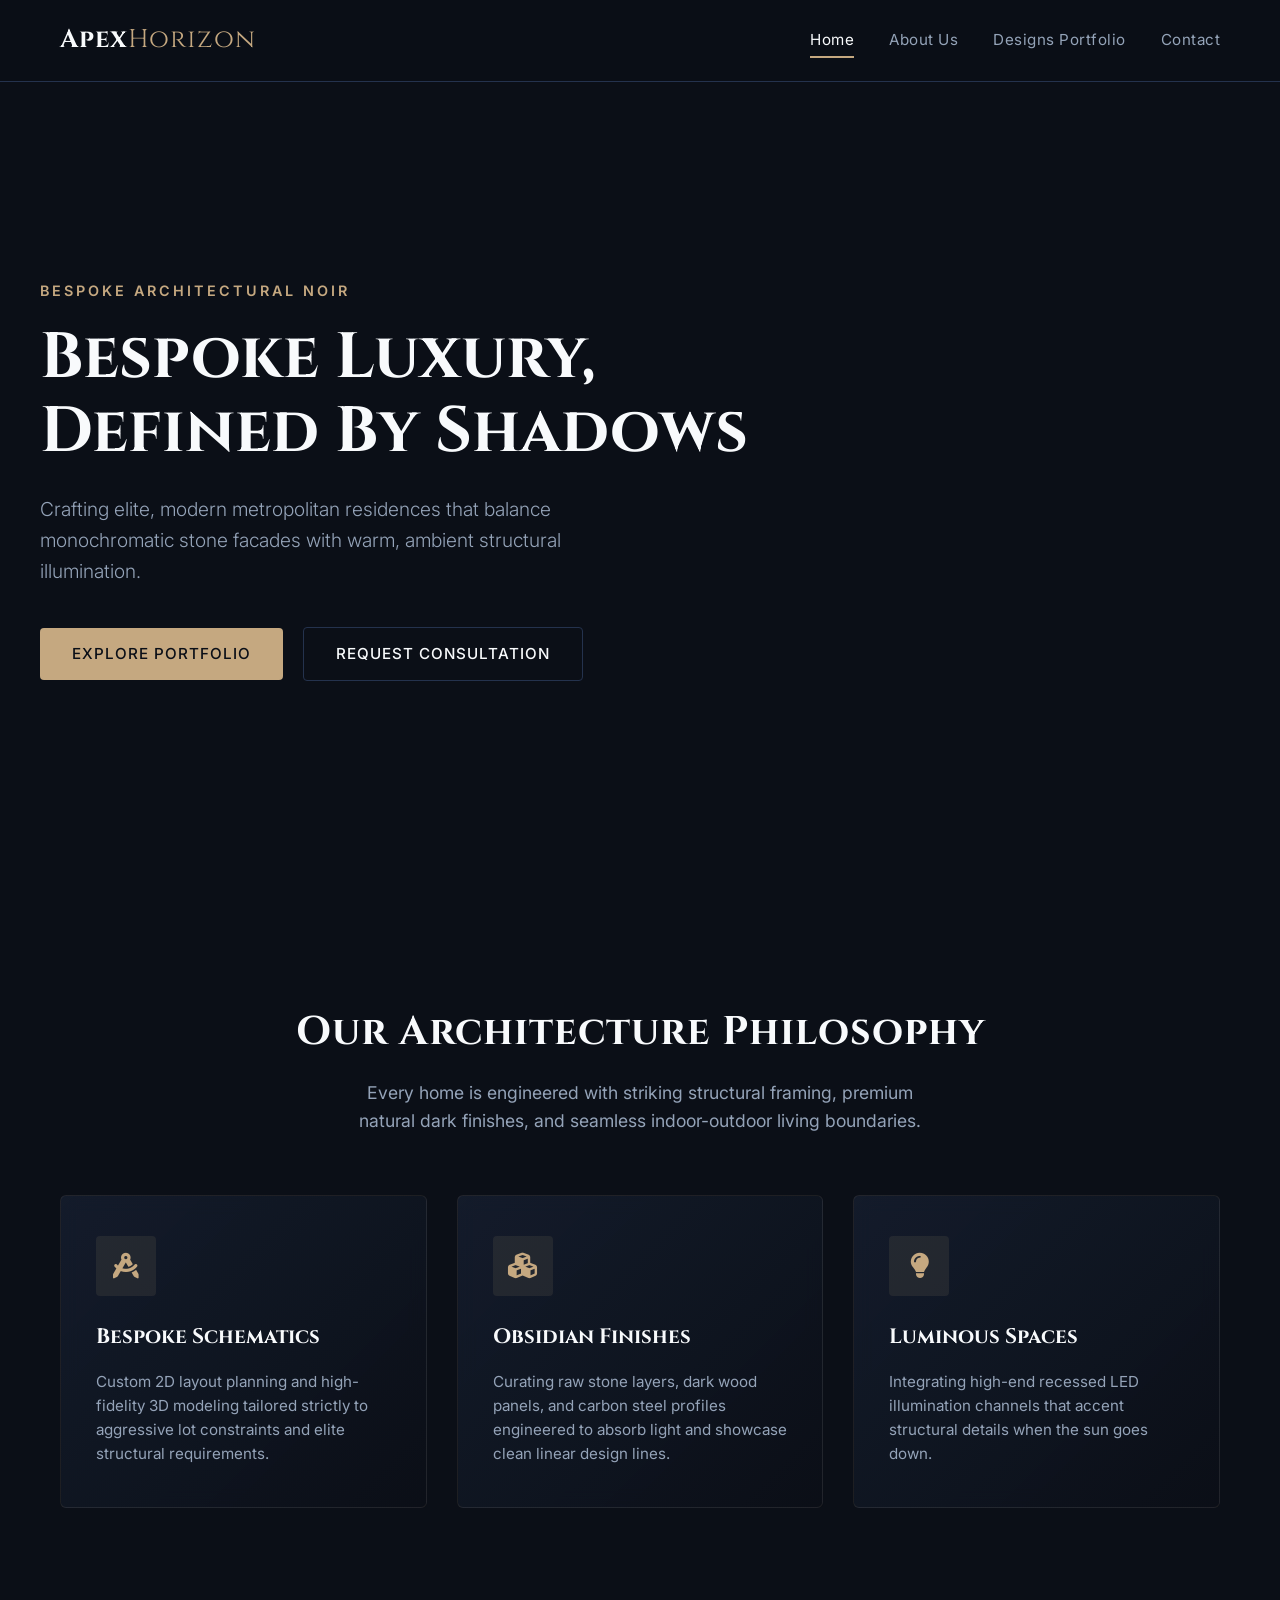
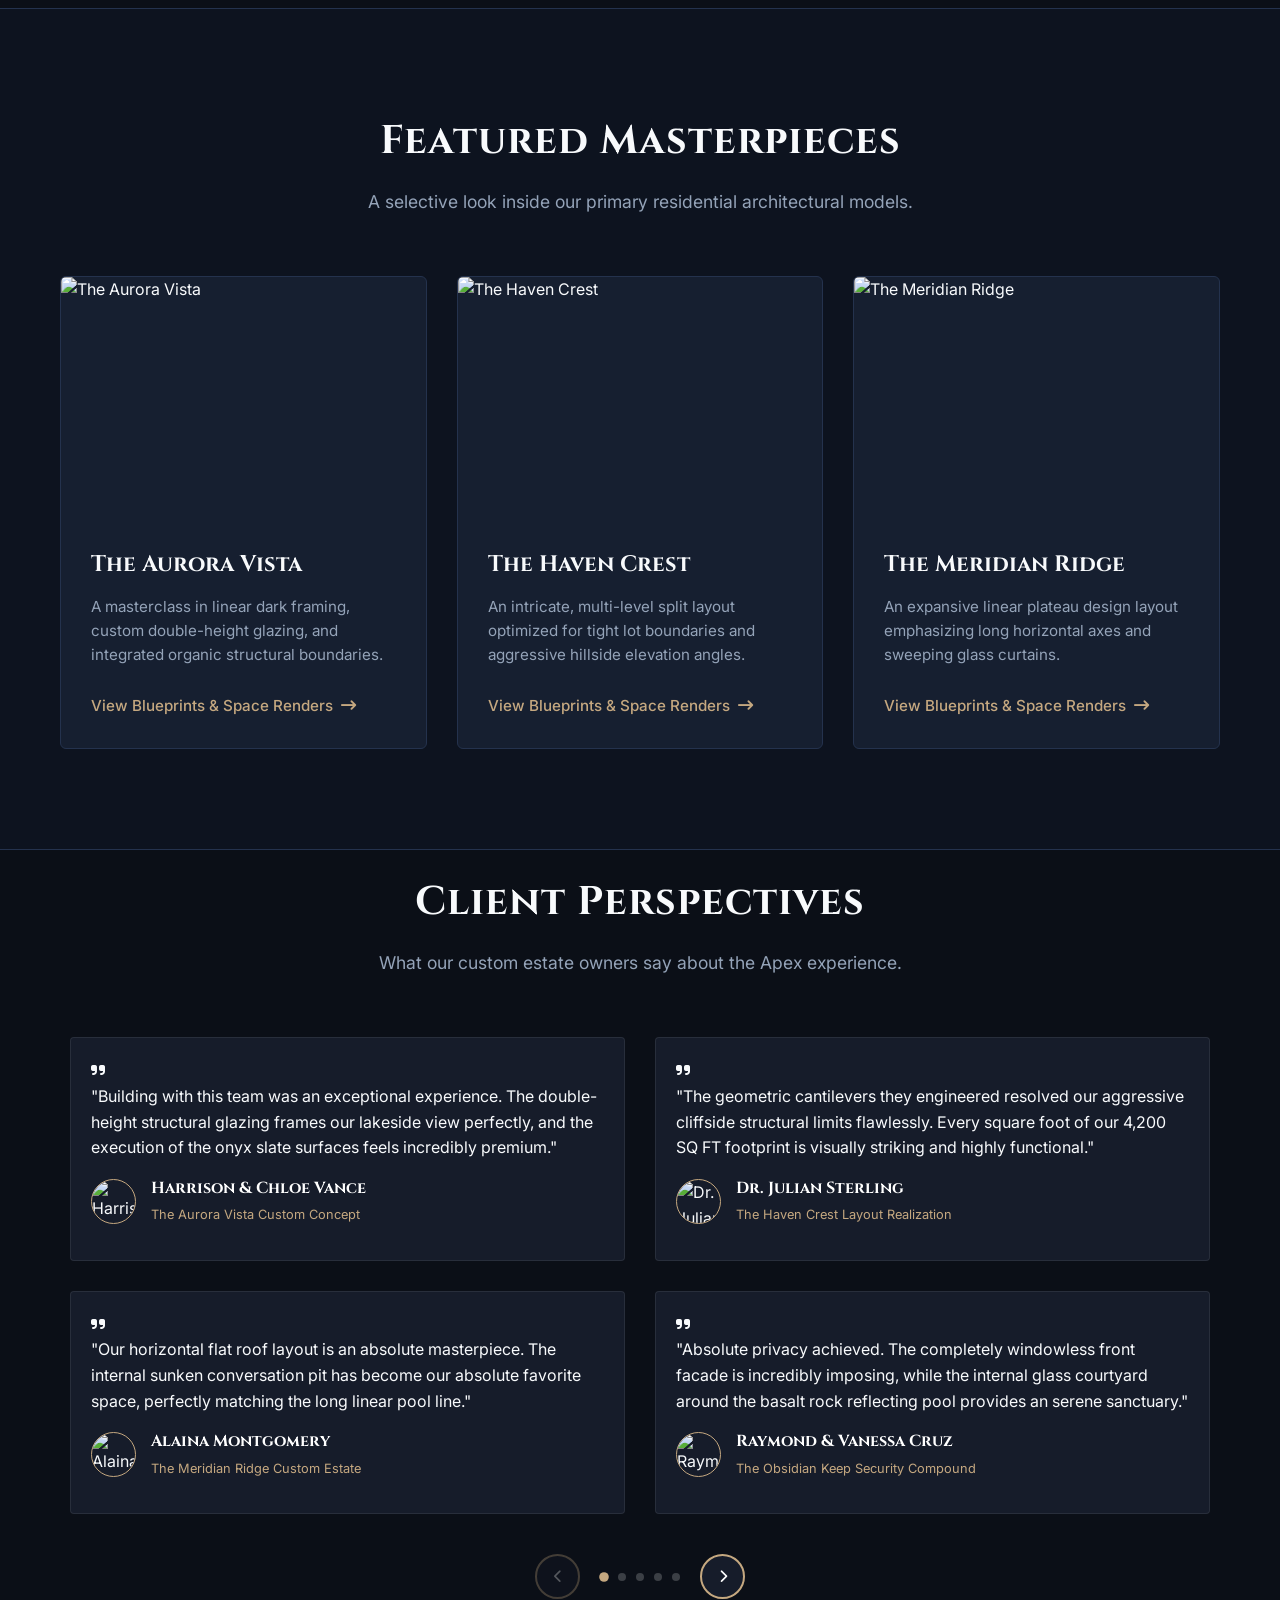
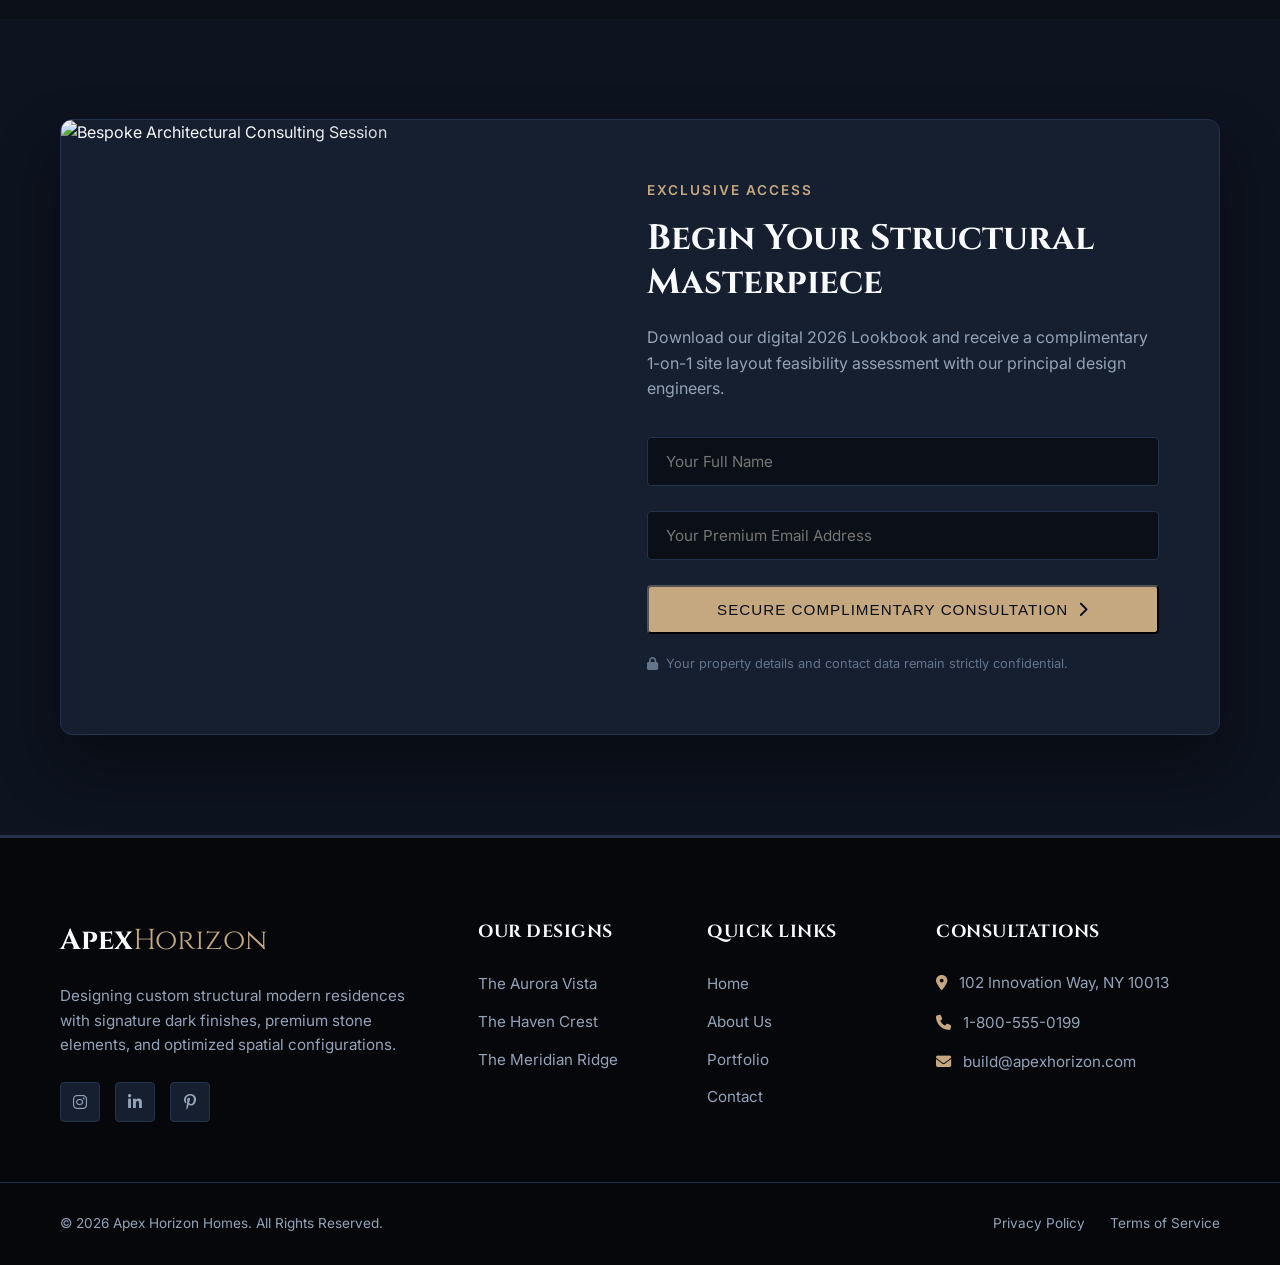
==== index.html @ 05734dc4 "upload" ====
<!DOCTYPE html>
<html lang="en">

<head>
    <meta charset="UTF-8">
    <meta name="viewport" content="width=device-width, initial-scale=1.0">
    <title>Apex Horizon | Metropolitan Luxury Architecture</title>
    <link rel="preconnect" href="https://fonts.googleapis.com">
    <link rel="preconnect" href="https://fonts.gstatic.com" crossorigin>
    <link
        href="https://fonts.googleapis.com/css2?family=Cinzel:wght@600;700&family=Inter:wght@300;400;500;600&display=swap"
        rel="stylesheet">
    <link rel="stylesheet" href="https://cdnjs.cloudflare.com/ajax/libs/font-awesome/6.4.0/css/all.min.css">
    <link rel="stylesheet" href="style.css">
</head>

<body>

    <header class="main-header">
        <div class="header-container">
            <a href="index.html" class="logo">Apex<span>Horizon</span></a>
            <button class="menu-toggle" aria-label="Toggle Navigation">
                <i class="fa-solid fa-bars"></i>
            </button>
            <nav class="nav-menu">
                <a href="index.html" class="nav-item active">Home</a>
                <a href="about.html" class="nav-item">About Us</a>
                <a href="designs.html" class="nav-item">Designs Portfolio</a>
                <a href="contact.html" class="nav-item">Contact</a>
            </nav>
        </div>
    </header>

    <section class="hero-section">
        <div class="hero-overlay"></div>
        <div class="hero-content">
            <span class="hero-subtitle">Bespoke Architectural Noir</span>
            <h1>Bespoke Luxury,<br>Defined By Shadows</h1>
            <p>Crafting elite, modern metropolitan residences that balance monochromatic stone facades with warm,
                ambient structural illumination.</p>
            <div class="hero-actions">
                <a href="designs.html" class="btn btn-primary">Explore Portfolio</a>
                <a href="contact.html" class="btn btn-secondary">Request Consultation</a>
            </div>
        </div>
    </section>

    <section class="services-section">
        <div class="container">
            <div class="section-header">
                <h2>Our Architecture Philosophy</h2>
                <p>Every home is engineered with striking structural framing, premium natural dark finishes, and
                    seamless indoor-outdoor living boundaries.</p>
            </div>
            <div class="services-grid">
                <div class="service-card">
                    <div class="icon-box"><i class="fa-solid fa-compass-drafting"></i></div>
                    <h3>Bespoke Schematics</h3>
                    <p>Custom 2D layout planning and high-fidelity 3D modeling tailored strictly to aggressive lot
                        constraints and elite structural requirements.</p>
                </div>
                <div class="service-card">
                    <div class="icon-box"><i class="fa-solid fa-cubes"></i></div>
                    <h3>Obsidian Finishes</h3>
                    <p>Curating raw stone layers, dark wood panels, and carbon steel profiles engineered to absorb light
                        and showcase clean linear design lines.</p>
                </div>
                <div class="service-card">
                    <div class="icon-box"><i class="fa-solid fa-lightbulb"></i></div>
                    <h3>Luminous Spaces</h3>
                    <p>Integrating high-end recessed LED illumination channels that accent structural details when the
                        sun goes down.</p>
                </div>
            </div>
        </div>
    </section>

    <section class="portfolio-showcase">
        <div class="container">
            <div class="section-header">
                <h2>Featured Masterpieces</h2>
                <p>A selective look inside our primary residential architectural models.</p>
            </div>
            <div class="portfolio-grid" id="home-featured-grid">
            </div>
        </div>
    </section>

    <section class="testimonials-section">
        <div class="container">
            <div class="section-header">
                <h2>Client Perspectives</h2>
                <p>What our custom estate owners say about the Apex experience.</p>
            </div>

            <div class="reviews-slider" style="width: 100%; position: relative; overflow: hidden; margin: 0 auto;">
                <div class="reviews-track" id="home-reviews-track"
                    style="display: flex; transition: transform 0.6s cubic-bezier(0.25, 1, 0.5, 1); width: 500%;">
                </div>

                <div class="slider-pagination-controls"
                    style="display: flex; align-items: center; justify-content: center; gap: 20px; margin-top: 40px;">
                    <button id="slider-prev-btn" aria-label="Previous Review Page"
                        style="background: #161c2a; color: #ffffff; border: 2px solid var(--accent-color, #d4af37); width: 45px; height: 45px; border-radius: 50%; cursor: pointer; display: flex; align-items: center; justify-content: center; transition: all 0.3s ease;">
                        <i class="fa-solid fa-chevron-left"></i>
                    </button>

                    <div class="slider-dots" id="home-reviews-dots"
                        style="display: flex; gap: 10px; margin: 0; justify-content: center; align-items: center;">
                    </div>

                    <button id="slider-next-btn" aria-label="Next Review Page"
                        style="background: #161c2a; color: #ffffff; border: 2px solid var(--accent-color, #d4af37); width: 45px; height: 45px; border-radius: 50%; cursor: pointer; display: flex; align-items: center; justify-content: center; transition: all 0.3s ease;">
                        <i class="fa-solid fa-chevron-right"></i>
                    </button>
                </div>
            </div>
        </div>
    </section>

    <!-- 5.5 PREMIUM LEAD MAGNET MODULE -->
    <section class="lead-magnet-section">
        <div class="container">
            <div class="lead-magnet-wrapper">
                <!-- Visual Asset Column -->
                <div class="lead-image-col">
                    <img src="https://images.unsplash.com/photo-1600585154526-990dced4db0d?auto=format&fit=crop&w=800&q=80"
                        alt="Bespoke Architectural Consulting Session">
                    <div class="image-gradient-overlay"></div>
                </div>
                <!-- Interactive Action Form Column -->
                <div class="lead-content-col">
                    <span class="lead-tagline">Exclusive Access</span>
                    <h2>Begin Your Structural Masterpiece</h2>
                    <p>Download our digital 2026 Lookbook and receive a complimentary 1-on-1 site layout feasibility
                        assessment with our principal design engineers.</p>

                    <form class="lead-capture-form"
                        onsubmit="event.preventDefault(); alert('Lookbook & consultation request submitted successfully.');">
                        <div class="form-group">
                            <input type="text" placeholder="Your Full Name" required aria-label="Full Name">
                        </div>
                        <div class="form-group">
                            <input type="email" placeholder="Your Premium Email Address" required
                                aria-label="Email Address">
                        </div>
                        <button type="submit" class="btn btn-primary btn-full">Secure Complimentary Consultation <i
                                class="fa-solid fa-chevron-right"></i></button>
                    </form>
                    <p class="form-disclaimer"><i class="fa-solid fa-lock"></i> Your property details and contact data
                        remain strictly confidential.</p>
                </div>
            </div>
        </div>
    </section>

    <footer class="site-footer">
        <div class="container footer-grid">
            <div class="footer-col brand-col">
                <h2 class="footer-logo">Apex<span>Horizon</span></h2>
                <p class="brand-desc">Designing custom structural modern residences with signature dark finishes,
                    premium stone elements, and optimized spatial configurations.</p>
                <div class="footer-socials">
                    <a href="#" aria-label="Instagram"><i class="fa-brands fa-instagram"></i></a>
                    <a href="#" aria-label="LinkedIn"><i class="fa-brands fa-linkedin-in"></i></a>
                    <a href="#" aria-label="Pinterest"><i class="fa-brands fa-pinterest-p"></i></a>
                </div>
            </div>
            <div class="footer-col">
                <h3>Our Designs</h3>
                <ul class="footer-links" id="dynamic-footer-designs">
                    <!-- Automatically Generated via app.js -->
                </ul>
            </div>
            <div class="footer-col">
                <h3>Quick Links</h3>
                <ul class="footer-links">
                    <li><a href="index.html">Home</a></li>
                    <li><a href="about.html">About Us</a></li>
                    <li><a href="designs.html">Portfolio</a></li>
                    <li><a href="contact.html">Contact</a></li>
                </ul>
            </div>
            <div class="footer-col contact-col">
                <h3>Consultations</h3>
                <ul class="footer-contact-info">
                    <li><i class="fa-solid fa-location-dot"></i> <span>102 Innovation Way, NY 10013</span></li>
                    <li><i class="fa-solid fa-phone"></i> <a href="tel:+18005550199">1-800-555-0199</a></li>
                    <li><i class="fa-solid fa-envelope"></i> <a
                            href="mailto:build@apexhorizon.com">build@apexhorizon.com</a></li>
                </ul>
            </div>
        </div>
        <div class="footer-bottom">
            <div class="container bottom-flex">
                <p>&copy; 2026 Apex Horizon Homes. All Rights Reserved.</p>
                <div class="legal-links">
                    <a href="#">Privacy Policy</a>
                    <a href="#">Terms of Service</a>
                </div>
            </div>
        </div>
    </footer>

    <script src="app.js"></script>

</body>

</html>
---- style.css ----
/* ==========================================================================
   1. CORE ARCHITECTURAL RESET & CSS VARIABLE MATRIX
   ========================================================================== */
:root {
  --bg-primary: #0b0f17; /* Deep Obsidian Midnight Blue */
  --bg-surface: #161f30; /* Lighter Dark Slate Layer */
  --accent-color: #c5a880; /* Luxury Champagne Brushed Bronze */
  --accent-hover: #b3946b; /* Darker Bronze Depth Shift */
  --text-main: #f8fafc; /* High-Contrast Off-White */
  --text-muted: #94a3b8; /* Steel Grey Sub-Typography */
  --border-color: #24324d; /* Hairline Structural Grid Border Line */
  --max-width: 1200px;
  --transition-smooth: all 0.4s cubic-bezier(0.25, 1, 0.5, 1);
}

* {
  margin: 0;
  padding: 0;
  box-sizing: border-box;
}

body {
  background-color: var(--bg-primary);
  color: var(--text-main);
  font-family: "Inter", sans-serif;
  line-height: 1.6;
  overflow-x: hidden;
}

.container {
  width: 100%;
  max-width: var(--max-width);
  margin: 0 auto;
  padding: 0 20px;
}

img {
  max-width: 100%;
  height: auto;
  display: block;
}

.section-header {
  text-align: center;
  margin-bottom: 60px;
}

.section-header h2 {
  font-family: "Cinzel", serif;
  font-size: 2.5rem;
  color: var(--text-main);
  margin-bottom: 15px;
  letter-spacing: 1px;
}

.section-header p {
  color: var(--text-muted);
  max-width: 600px;
  margin: 0 auto;
  font-size: 1.1rem;
}

/* ==========================================================================
   2. REUSABLE USER INTERACTIVE ELEMENTS (BUTTONS)
   ========================================================================== */
.btn {
  display: inline-flex;
  align-items: center;
  justify-content: center;
  padding: 14px 32px;
  font-size: 0.95rem;
  font-weight: 500;
  text-decoration: none;
  text-transform: uppercase;
  letter-spacing: 1px;
  border-radius: 4px;
  transition: var(--transition-smooth);
  cursor: pointer;
}

.btn-primary {
  background-color: var(--accent-color);
  color: #0b0f17;
}

.btn-primary:hover {
  background-color: var(--accent-hover);
  transform: translateY(-2px);
}

.btn-secondary {
  background-color: transparent;
  color: var(--text-main);
  border: 1px solid var(--border-color);
}

.btn-secondary:hover {
  background-color: rgba(248, 250, 252, 0.05);
  border-color: var(--text-main);
  transform: translateY(-2px);
}

.text-link {
  color: var(--accent-color);
  text-decoration: none;
  font-weight: 500;
  font-size: 0.95rem;
  display: inline-flex;
  align-items: center;
  gap: 8px;
  transition: var(--transition-smooth);
}

.text-link i {
  transition: var(--transition-smooth);
}

.text-link:hover {
  color: var(--text-main);
}

.text-link:hover i {
  transform: translateX(6px);
}

/* ==========================================================================
   3. NAVIGATION HEADER MODULE
   ========================================================================== */
.main-header {
  position: fixed;
  top: 0;
  left: 0;
  width: 100%;
  z-index: 1000;
  background-color: rgba(11, 15, 23, 0.9);
  backdrop-filter: blur(12px);
  border-bottom: 1px solid var(--border-color);
  transition: var(--transition-smooth);
}

.header-container {
  max-width: var(--max-width);
  margin: 0 auto;
  padding: 20px;
  display: flex;
  align-items: center;
  justify-content: space-between;
}

.logo {
  font-family: "Cinzel", serif;
  font-size: 1.6rem;
  font-weight: 700;
  color: var(--text-main);
  text-decoration: none;
  letter-spacing: 1px;
}

.logo span {
  color: var(--accent-color);
  font-weight: 400;
}

.nav-menu {
  display: flex;
  align-items: center;
  gap: 35px;
}

.nav-item {
  color: var(--text-muted);
  text-decoration: none;
  font-size: 0.95rem;
  font-weight: 400;
  letter-spacing: 0.5px;
  transition: var(--transition-smooth);
  position: relative;
  padding: 5px 0;
}

.nav-item:hover,
.nav-item.active {
  color: var(--text-main);
}

.nav-item::after {
  content: "";
  position: absolute;
  bottom: 0;
  left: 0;
  width: 0;
  height: 2px;
  background-color: var(--accent-color);
  transition: var(--transition-smooth);
}

.nav-item:hover::after,
.nav-item.active::after {
  width: 100%;
}

.menu-toggle {
  display: none;
  background: none;
  border: none;
  color: var(--text-main);
  font-size: 1.5rem;
  cursor: pointer;
}

/* ==========================================================================
   4. CINEMATIC TWILIGHT HERO SECTION
   ========================================================================== */
.hero-section {
  position: relative;
  height: 100vh;
  min-height: 650px;
  display: flex;
  align-items: center;
  padding: 120px 20px 60px 20px;
  background-image: url("https://images.unsplash.com/photo-1600585154340-be6161a56a0c?auto=format&fit=crop&w=1920&q=80");
  background-size: cover;
  background-position: center;
  background-attachment: fixed;
}

.hero-overlay {
  position: absolute;
  top: 0;
  left: 0;
  width: 100%;
  height: 100%;
  background: linear-gradient(
    90deg,
    rgba(11, 15, 23, 0.95) 0%,
    rgba(11, 15, 23, 0.7) 50%,
    rgba(11, 15, 23, 0.4) 100%
  );
  z-index: 1;
}

.hero-content {
  position: relative;
  z-index: 2;
  max-width: var(--max-width);
  margin: 0 auto;
  width: 100%;
}

.hero-subtitle {
  display: block;
  color: var(--accent-color);
  font-size: 0.9rem;
  font-weight: 600;
  text-transform: uppercase;
  letter-spacing: 3px;
  margin-bottom: 20px;
}

.hero-content h1 {
  font-family: "Cinzel", serif;
  font-size: 4rem;
  line-height: 1.15;
  color: var(--text-main);
  margin-bottom: 25px;
}

.hero-content p {
  color: var(--text-muted);
  font-size: 1.2rem;
  max-width: 600px;
  margin-bottom: 40px;
  font-weight: 300;
}

.hero-actions {
  display: flex;
  align-items: center;
  gap: 20px;
}

/* ==========================================================================
   5. BRAND VALUES & CORE SERVICES GRID
   ========================================================================== */
.services-section {
  padding: 100px 0;
  background-color: var(--bg-primary);
  border-bottom: 1px solid var(--border-color);
}

.services-grid {
  display: grid;
  grid-template-columns: repeat(3, 1fr);
  gap: 30px;
}

.service-card {
  background: linear-gradient(
    135deg,
    rgba(22, 31, 48, 0.8) 0%,
    rgba(11, 15, 23, 0.9) 100%
  );
  border: 1px solid rgba(197, 168, 128, 0.1);
  backdrop-filter: blur(10px);
  padding: 40px 35px;
  border-radius: 6px;
  transition: var(--transition-smooth);
}

.service-card:hover {
  border-color: rgba(197, 168, 128, 0.3);
  transform: translateY(-5px);
  box-shadow: 0 15px 40px rgba(0, 0, 0, 0.5);
}

.icon-box {
  width: 60px;
  height: 60px;
  background-color: rgba(197, 168, 128, 0.1);
  border-radius: 4px;
  display: flex;
  align-items: center;
  justify-content: center;
  margin-bottom: 25px;
  transition: var(--transition-smooth);
}

.icon-box i {
  color: var(--accent-color);
  font-size: 1.6rem;
}

.service-card:hover .icon-box {
  background-color: var(--accent-color);
}

.service-card:hover .icon-box i {
  color: #0b0f17;
}

.service-card h3 {
  font-family: "Cinzel", serif;
  font-size: 1.3rem;
  color: var(--text-main);
  margin-bottom: 15px;
}

.service-card p {
  color: var(--text-muted);
  font-size: 0.95rem;
}

/* ==========================================================================
   6. SIGNATURE DESIGN PORTFOLIO CAROUSEL/GRID TRACK
   ========================================================================== */
.portfolio-showcase {
  padding: 100px 0;
  background-color: #0d131f;
  border-bottom: 1px solid var(--border-color);
}

.portfolio-grid {
  display: grid;
  grid-template-columns: repeat(3, 1fr);
  gap: 30px;
}

.portfolio-card {
  background-color: var(--bg-surface);
  border: 1px solid var(--border-color);
  border-radius: 6px;
  overflow: hidden;
  transition: var(--transition-smooth);
}

.portfolio-card:hover {
  transform: translateY(-5px);
  box-shadow: 0 20px 45px rgba(0, 0, 0, 0.6);
  border-color: rgba(197, 168, 128, 0.2);
}

.card-img {
  height: 240px;
  overflow: hidden;
  position: relative;
}

.card-img img {
  width: 100%;
  height: 100%;
  object-fit: cover;
  transition: var(--transition-smooth);
}

.portfolio-card:hover .card-img img {
  transform: scale(1.06);
}

.card-body {
  padding: 30px;
}

.card-body h3 {
  font-family: "Cinzel", serif;
  font-size: 1.4rem;
  color: var(--text-main);
  margin-bottom: 12px;
}

.card-body p {
  color: var(--text-muted);
  font-size: 0.95rem;
  margin-bottom: 25px;
  min-height: 66px;
}

/* ==========================================================================
   7. TESTIMONIAL REVIEW SLIDER ENGINE
   ========================================================================== */
/* Slider engine structural rules */

.testimonials-section {
  padding: 20px;
}
#home-reviews-track {
  display: flex !important;
  flex-direction: row !important;
  flex-wrap: nowrap !important;
  width: 500% !important; /* Grants 100% viewport spacing per page slice */
}

.review-page-slice {
  display: grid !important;
  grid-template-columns: repeat(2, 1fr) !important;
  gap: 30px;
  width: 20% !important; /* Take exactly 1/5th of the 500% parent width track */
  flex: 0 0 20% !important; /* Stop the layout engine from squeezing the page slice width */
  box-sizing: border-box;
  padding: 0 10px;
}

.review-page-slice .review-card {
  width: 100% !important;
  box-sizing: border-box;
  background: #161c2a; /* Keeps the signature dark background contrast */
  padding: 20px;
  border-radius: 4px;

  /* ADDED BORDERS BELOW */
  border: 1px solid rgba(255, 255, 255, 0.08); /* Clean, subtle white border */
  transition: border-color 0.3s ease;
}

/* Optional: Golden accent glow when hovering over a card */
.review-page-slice .review-card:hover {
  border-color: var(--accent-color, #d4af37);
}

/* Base style fallback rules for pagination navigation dots */
.slider-dots .dot {
  width: 8px;
  height: 8px;
  background-color: rgba(255, 255, 255, 0.2);
  border-radius: 50%;
  cursor: pointer;
  transition: all 0.3s ease;
}

.slider-dots .dot.active {
  background-color: var(--accent-color, #d4af37);
  transform: scale(1.2);
}

/* ==========================================================================
   RESPONSIVE BREAKPOINTS FOR THE REVIEWS
   ========================================================================== */

/* TABLET LAYOUTS & LAPTOPS (Under 1024px) */
@media (max-width: 1024px) {
  .review-page-slice {
    /* Drop to showing 1 review at a time to give the content room to breathe */
    grid-template-columns: 1fr !important;
    /* Limit to 2 reviews visually on tablets so it doesn't get infinitely long vertically */
    gap: 20px;
    padding: 10px 40px;
  }
}

/* MOBILE PHONE LAYOUTS (Under 600px) */
@media (max-width: 600px) {
  .review-page-slice {
    grid-template-columns: 1fr !important;
    padding: 10px 5px;
    gap: 15px;
  }

  .review-page-slice .review-card {
    padding: 20px; /* Tighter padding for tiny screens */
  }

  .review-card p {
    font-size: 0.9rem; /* Slightly smaller text so it fits comfortably */
    margin-bottom: 15px;
  }

  /* Shrink the navigation buttons slightly on small screens */
  #slider-prev-btn,
  #slider-next-btn {
    width: 38px !important;
    height: 38px !important;
  }

  .slider-pagination-controls {
    gap: 10px !important;
    margin-top: 25px !important;
  }
}
/* ==========================================================================
   8. PREMIUM LEAD MAGNET MODULE
   ========================================================================== */
.lead-magnet-section {
  padding: 100px 0;
  background-color: #0d131f;
  border-bottom: 1px solid var(--border-color);
}

.lead-magnet-wrapper {
  display: grid;
  grid-template-columns: 1fr 1.2fr;
  background-color: var(--bg-surface);
  border: 1px solid var(--border-color);
  border-radius: 12px;
  overflow: hidden;
  box-shadow: 0 30px 60px rgba(0, 0, 0, 0.4);
}

.lead-image-col {
  position: relative;
  min-height: 100%;
}

.lead-image-col img {
  width: 100%;
  height: 100%;
  object-fit: cover;
}

.image-gradient-overlay {
  position: absolute;
  top: 0;
  left: 0;
  width: 100%;
  height: 100%;
  background: linear-gradient(
    to right,
    rgba(22, 31, 48, 0) 40%,
    rgba(22, 31, 48, 0.4) 100%
  );
}

.lead-content-col {
  padding: 60px;
  display: flex;
  flex-direction: column;
  justify-content: center;
}

.lead-tagline {
  color: var(--accent-color);
  font-size: 0.85rem;
  text-transform: uppercase;
  letter-spacing: 2px;
  font-weight: 600;
  margin-bottom: 15px;
}

.lead-content-col h2 {
  font-family: "Cinzel", serif;
  font-size: 2.2rem;
  line-height: 1.25;
  margin-bottom: 20px;
  color: var(--text-main);
}

.lead-content-col p {
  color: var(--text-muted);
  font-size: 1rem;
  margin-bottom: 35px;
  line-height: 1.6;
}

.lead-capture-form {
  width: 100%;
  margin-bottom: 20px;
}

.form-group {
  margin-bottom: 20px;
}

.lead-capture-form input {
  width: 100%;
  padding: 16px 20px;
  background-color: var(--bg-primary);
  border: 1px solid var(--border-color);
  border-radius: 4px;
  color: var(--text-main);
  font-family: "Inter", sans-serif;
  font-size: 0.95rem;
  transition: var(--transition-smooth);
}

.lead-capture-form input:focus {
  outline: none;
  border-color: var(--accent-color);
  box-shadow: 0 0 10px rgba(197, 168, 128, 0.15);
}

.btn-full {
  width: 100%;
  gap: 10px;
}

.form-disclaimer {
  display: flex;
  align-items: center;
  gap: 8px;
  font-size: 0.8rem !important;
  color: #64748b !important;
  margin-bottom: 0 !important;
}

/* ==========================================================================
   9. HIGH-END LEGAL FOOTER ANCHOR
   ========================================================================== */
.site-footer {
  background-color: #05070b;
  border-top: 2px solid var(--border-color);
  padding: 80px 0 0 0;
}

.footer-grid {
  display: grid;
  grid-template-columns: 2fr repeat(2, 1fr) 1.5fr;
  gap: 40px;
  margin-bottom: 60px;
}

.brand-col .footer-logo {
  font-family: "Cinzel", serif;
  font-size: 1.8rem;
  color: var(--text-main);
  margin-bottom: 20px;
  text-decoration: none;
}

.brand-col .footer-logo span {
  color: var(--accent-color);
  font-weight: 400;
}

.brand-desc {
  color: var(--text-muted);
  font-size: 0.95rem;
  margin-bottom: 25px;
}

.footer-socials {
  display: flex;
  gap: 15px;
}

.footer-socials a {
  width: 40px;
  height: 40px;
  background-color: var(--bg-surface);
  border: 1px solid var(--border-color);
  border-radius: 4px;
  display: flex;
  align-items: center;
  justify-content: center;
  color: var(--text-muted);
  text-decoration: none;
  transition: var(--transition-smooth);
}

.footer-socials a:hover {
  color: #0b0f17;
  background-color: var(--accent-color);
  border-color: var(--accent-color);
  transform: translateY(-3px);
}

.footer-col h3 {
  font-family: "Cinzel", serif;
  font-size: 1.1rem;
  color: var(--text-main);
  margin-bottom: 25px;
  letter-spacing: 0.5px;
  text-transform: uppercase;
}

.footer-links {
  list-style: none;
}

.footer-links li {
  margin-bottom: 12px;
}

.footer-links a {
  color: var(--text-muted);
  text-decoration: none;
  font-size: 0.95rem;
  transition: var(--transition-smooth);
}

.footer-links a:hover {
  color: var(--accent-color);
  padding-left: 4px;
}

.footer-contact-info {
  list-style: none;
}

.footer-contact-info li {
  display: flex;
  gap: 12px;
  margin-bottom: 15px;
  color: var(--text-muted);
  font-size: 0.95rem;
}

.footer-contact-info i {
  color: var(--accent-color);
  margin-top: 4px;
}

.footer-contact-info a {
  color: var(--text-muted);
  text-decoration: none;
  transition: var(--transition-smooth);
}

.footer-contact-info a:hover {
  color: var(--accent-color);
}

.footer-bottom {
  border-top: 1px solid var(--border-color);
  padding: 30px 0;
}

.bottom-flex {
  display: flex;
  justify-content: space-between;
  align-items: center;
  color: var(--text-muted);
  font-size: 0.85rem;
}

.legal-links {
  display: flex;
  gap: 25px;
}

.legal-links a {
  color: var(--text-muted);
  text-decoration: none;
  transition: var(--transition-smooth);
}

.legal-links a:hover {
  color: var(--accent-color);
}

/* ==========================================================================
   10. ABOUT US PAGE EXCLUSIVE MODULES (With Alignment Override Fixes)
   ========================================================================== */
.hero-section.inner-page-hero {
  height: 60vh;
  min-height: 400px;
  display: flex;
  align-items: center;
  justify-content: center;
  text-align: center;
  padding: 80px 20px 0 20px;
}

.inner-page-hero .hero-content {
  margin: 0 auto;
  max-width: 800px;
}

.inner-page-hero .hero-content p {
  margin: 0 auto 30px auto;
}

.story-section {
  padding: 100px 0;
  background-color: var(--bg-primary);
  border-bottom: 1px solid var(--border-color);
}

.story-wrapper {
  display: grid;
  grid-template-columns: 1fr 1fr;
  gap: 60px;
  align-items: center;
}

.sub-accent {
  color: var(--accent-color);
  font-size: 0.9rem;
  font-weight: 600;
  text-transform: uppercase;
  letter-spacing: 2px;
  display: block;
  margin-bottom: 10px;
}

.story-content-col h2 {
  font-family: "Cinzel", serif;
  font-size: 2.5rem;
  color: var(--text-main);
  margin-bottom: 25px;
  line-height: 1.2;
}

.story-content-col p {
  color: var(--text-muted);
  margin-bottom: 20px;
  font-size: 1.05rem;
}

.story-metrics {
  display: flex;
  gap: 40px;
  margin-top: 35px;
  border-top: 1px solid var(--border-color);
  padding-top: 30px;
}

.metric-item h3 {
  font-family: "Cinzel", serif;
  font-size: 2.2rem;
  color: var(--accent-color);
  margin-bottom: 5px;
}

.metric-item span {
  color: var(--text-muted);
  font-size: 0.85rem;
  text-transform: uppercase;
  letter-spacing: 1px;
}

.story-image-col {
  position: relative;
  padding: 20px;
}

.story-image-col img {
  width: 100%;
  border-radius: 6px;
  position: relative;
  z-index: 2;
  box-shadow: 0 20px 40px rgba(0, 0, 0, 0.5);
}

.frame-accent {
  position: absolute;
  top: 0;
  right: 0;
  width: 80%;
  height: 90%;
  border: 2px solid var(--border-color);
  border-radius: 6px;
  z-index: 1;
}

.team-section {
  padding: 100px 0;
  background-color: #0d131f;
  border-bottom: 1px solid var(--border-color);
}

.team-grid {
  display: grid;
  grid-template-columns: repeat(3, 1fr);
  gap: 30px;
}

.team-card {
  background-color: var(--bg-surface);
  border: 1px solid var(--border-color);
  border-radius: 6px;
  overflow: hidden;
  transition: var(--transition-smooth);
}

.team-card:hover {
  transform: translateY(-5px);
  border-color: rgba(197, 168, 128, 0.25);
  box-shadow: 0 15px 35px rgba(0, 0, 0, 0.4);
}

.member-img {
  height: 350px;
  overflow: hidden;
}

.member-img img {
  width: 100%;
  height: 100%;
  object-fit: cover;
  filter: grayscale(0.4) contrast(1.1);
  transition: var(--transition-smooth);
}

.team-card:hover .member-img img {
  filter: grayscale(0) contrast(1);
  transform: scale(1.03);
}

.member-info {
  padding: 25px;
}

.member-info h3 {
  font-family: "Cinzel", serif;
  font-size: 1.25rem;
  color: var(--text-main);
  margin-bottom: 5px;
}

.member-info span {
  color: var(--accent-color);
  font-size: 0.85rem;
  text-transform: uppercase;
  letter-spacing: 1px;
  display: block;
  margin-bottom: 15px;
}

.member-info p {
  color: var(--text-muted);
  font-size: 0.9rem;
  line-height: 1.5;
}

/* ==========================================================================
   11. MOBILE RESPONSIVE MEDIA VIEWPORT BREAKPOINTS
   ========================================================================== */
@media (max-width: 1024px) {
  .hero-content h1 {
    font-size: 3.2rem;
  }

  .services-grid,
  .portfolio-grid,
  .team-grid {
    grid-template-columns: repeat(2, 1fr);
    gap: 25px;
  }

  .lead-magnet-wrapper {
    grid-template-columns: 1fr;
  }

  .lead-image-col {
    height: 300px;
  }

  .image-gradient-overlay {
    background: linear-gradient(
      to bottom,
      rgba(22, 31, 48, 0) 50%,
      rgba(22, 31, 48, 0.6) 100%
    );
  }

  .lead-content-col {
    padding: 40px 25px;
  }

  .footer-grid {
    grid-template-columns: repeat(2, 1fr);
    gap: 40px;
  }

  .story-wrapper {
    grid-template-columns: 1fr;
    gap: 40px;
  }
}

@media (max-width: 768px) {
  .section-header h2,
  .story-content-col h2,
  .lead-content-col h2 {
    font-size: 2rem;
  }

  .menu-toggle {
    display: block;
  }

  .nav-menu {
    display: none;
  }

  .hero-section {
    background-attachment: scroll;
  }

  .hero-content h1 {
    font-size: 2.4rem;
  }

  .hero-content p {
    font-size: 1.05rem;
  }

  .hero-actions {
    flex-direction: column;
    align-items: flex-start;
    gap: 15px;
  }

  .hero-actions .btn {
    width: 100%;
  }

  .services-grid,
  .portfolio-grid,
  .team-grid,
  .footer-grid {
    grid-template-columns: 1fr;
  }

  .review-card {
    padding: 35px 20px;
  }

  .review-card p {
    font-size: 1.05rem;
  }

  .member-img {
    height: 300px;
  }

  .bottom-flex {
    flex-direction: column;
    gap: 15px;
    text-align: center;
  }
}
/* ==========================================================================
   11. DESIGNS ARCHIVE PAGE EXCLUSIVE MODULES
   ========================================================================== */
.portfolio-archive-section {
  padding: 80px 0 100px 0;
  background-color: var(--bg-primary);
}

/* Metadata Interactive Filter System Bar Layout */
.portfolio-filter-bar {
  display: flex;
  justify-content: center;
  align-items: center;
  gap: 15px;
  margin-bottom: 60px;
  flex-wrap: wrap;
}

.filter-btn {
  background-color: var(--bg-surface);
  border: 1px solid var(--border-color);
  color: var(--text-muted);
  padding: 10px 24px;
  font-family: "Inter", sans-serif;
  font-size: 0.9rem;
  font-weight: 500;
  text-transform: uppercase;
  letter-spacing: 1px;
  border-radius: 4px;
  cursor: pointer;
  transition: var(--transition-smooth);
}

.filter-btn:hover,
.filter-btn.active {
  background-color: var(--accent-color);
  border-color: var(--accent-color);
  color: #0b0f17;
  box-shadow: 0 5px 15px rgba(197, 168, 128, 0.2);
}

/* Master Loop Archive Responsive Container Grid */
.archive-grid {
  display: grid;
  grid-template-columns: repeat(3, 1fr);
  gap: 30px;
  transition: var(--transition-smooth);
}

/* Individual Portfolio Card Extensions (Unique to Grid view) */
.archive-grid .portfolio-card {
  display: block;
  opacity: 1;
  transform: scale(1);
  transition:
    opacity 0.3s ease,
    transform 0.3s ease,
    box-shadow 0.4s ease,
    border-color 0.4s ease;
}

/* Contextual Category Visual Tags Overlay */
.card-img {
  position: relative;
}

.card-badge {
  position: absolute;
  top: 15px;
  right: 15px;
  background-color: rgba(11, 15, 23, 0.85);
  border: 1px solid var(--accent-color);
  color: var(--accent-color);
  font-size: 0.75rem;
  font-weight: 600;
  text-transform: uppercase;
  letter-spacing: 1px;
  padding: 4px 12px;
  border-radius: 3px;
  backdrop-filter: blur(4px);
  z-index: 5;
}

/* Responsive Archive Media Breakpoints */
@media (max-width: 1024px) {
  .archive-grid {
    grid-template-columns: repeat(2, 1fr);
    gap: 25px;
  }
}

@media (max-width: 768px) {
  .portfolio-filter-bar {
    gap: 10px;
    margin-bottom: 40px;
  }

  .filter-btn {
    padding: 8px 18px;
    font-size: 0.8rem;
    flex: 1 1 calc(50% - 10px); /* Evenly grids sorting toggles on smart screens */
  }

  .archive-grid {
    grid-template-columns: 1fr;
  }
}
/* ==========================================================================
   12. CONTACT INTAKE ENGINE EXCLUSIVE MODULES
   ========================================================================== */
.contact-section {
  padding: 100px 0;
  background-color: var(--bg-primary);
}

/* Operational Two-Column Split Architecture Grid Layout */
.contact-split-grid {
  display: grid;
  grid-template-columns: 4.5fr 7.5fr;
  gap: 60px;
  align-items: start;
}

/* Column A Info-Meta Component Cards */
.info-card-container {
  margin-top: 40px;
  display: flex;
  flex-direction: column;
  gap: 24px;
}

.info-meta-card {
  display: flex;
  align-items: flex-start;
  gap: 20px;
  background-color: var(--bg-surface);
  border: 1px solid var(--border-color);
  padding: 24px;
  border-radius: 6px;
  transition: var(--transition-smooth);
}

.info-meta-card:hover {
  border-color: var(--accent-color);
  transform: translateY(-2px);
}

.info-icon-box {
  width: 48px;
  height: 48px;
  background-color: rgba(197, 168, 128, 0.1);
  border: 1px solid rgba(197, 168, 128, 0.3);
  color: var(--accent-color);
  border-radius: 4px;
  display: flex;
  align-items: center;
  justify-content: center;
  font-size: 1.25rem;
  flex-shrink: 0;
}

.info-text-box h4 {
  font-family: "Cinzel", serif;
  font-size: 1.1rem;
  color: var(--text-light);
  margin-bottom: 8px;
  letter-spacing: 0.5px;
}

.info-text-box p {
  font-size: 0.9rem;
  color: var(--text-muted);
  line-height: 1.5;
}

.info-text-box p strong {
  color: var(--text-light);
}

.info-text-box a {
  color: var(--text-muted);
  transition: var(--transition-smooth);
}

.info-text-box a:hover {
  color: var(--accent-color);
}

/* Column B Custom Modular Intake Form Layout */
.form-wrapper-card {
  background-color: var(--bg-surface);
  border: 1px solid var(--border-color);
  padding: 50px;
  border-radius: 8px;
  box-shadow: 0 15px 40px rgba(0, 0, 0, 0.4);
}

.form-wrapper-card h3 {
  font-family: "Cinzel", serif;
  font-size: 1.75rem;
  color: var(--text-light);
  margin-bottom: 10px;
  letter-spacing: 0.5px;
}

.form-wrapper-card > p {
  color: var(--text-muted);
  font-size: 0.95rem;
  margin-bottom: 35px;
}

/* Form Input Element Controls Grid Systems */
.form-grid-two-col {
  display: grid;
  grid-template-columns: repeat(2, 1fr);
  gap: 25px;
}

.form-group {
  margin-bottom: 25px;
}

.form-group label {
  display: block;
  font-size: 0.8rem;
  font-weight: 600;
  text-transform: uppercase;
  letter-spacing: 1px;
  color: var(--text-light);
  margin-bottom: 10px;
}

.form-group input,
.form-group select,
.form-group textarea {
  width: 100%;
  background-color: var(--bg-primary);
  border: 1px solid var(--border-color);
  color: var(--text-light);
  padding: 14px 18px;
  font-family: "Inter", sans-serif;
  font-size: 0.95rem;
  border-radius: 4px;
  transition: var(--transition-smooth);
}

.form-group input:focus,
.form-group select:focus,
.form-group textarea:focus {
  outline: none;
  border-color: var(--accent-color);
  box-shadow: 0 0 10px rgba(197, 168, 128, 0.15);
}

/* Custom Styled Select Element Arrow Box Override */
.form-group select {
  appearance: none;
  background-image: url("data:image/svg+xml;utf8,<svg xmlns='http://www.w3.org/2000/svg' width='12' height='12' fill='%23c5a880' viewBox='0 0 16 16'><path d='M7.247 11.14 2.451 5.658C1.885 5.013 2.345 4 3.204 4h9.592a1 1 0 0 1 .753 1.659l-4.796 5.48a1 1 0 0 1-1.506 0z'/></svg>");
  background-repeat: no-repeat;
  background-position: calc(100% - 20px) center;
  padding-right: 45px;
}

/* Form Interactivity Feedback Infrastructure Banners */
.form-feedback-banner {
  display: none;
  padding: 15px 20px;
  border-radius: 4px;
  font-size: 0.9rem;
  margin-bottom: 25px;
  font-family: "Inter", sans-serif;
  line-height: 1.5;
}

.form-feedback-banner.processing {
  background-color: rgba(197, 168, 128, 0.1);
  border: 1px solid var(--accent-color);
  color: var(--accent-color);
}

.form-feedback-banner.success {
  background-color: rgba(46, 204, 113, 0.1);
  border: 1px solid #2ecc71;
  color: #2ecc71;
}

.btn-full-width {
  width: 100%;
  justify-content: center;
  padding: 16px;
  cursor: pointer;
}

/* Responsive Structural Contact Media Layout Adapters */
@media (max-width: 1024px) {
  .contact-split-grid {
    grid-template-columns: 1fr;
    gap: 50px;
  }
}

@media (max-width: 768px) {
  .form-wrapper-card {
    padding: 30px 20px;
  }

  .form-grid-two-col {
    grid-template-columns: 1fr;
    gap: 0;
  }
}
/* ==========================================================================
   13. SPECIFIC PRODUCT DESIGN ENGINE EXCLUSIVE MODULES
   ========================================================================== */
.single-project-hero {
  height: 70vh;
}

/* Spatial Engineering Analytic Grid Strip */
.spatial-spec-strip {
  background-color: var(--bg-surface);
  border-bottom: 1px solid var(--border-color);
  padding: 30px 0;
}

.spec-strip-grid {
  display: grid;
  grid-template-columns: repeat(4, 1fr);
  text-align: center;
  gap: 20px;
}

.spec-tile {
  display: flex;
  flex-direction: column;
  gap: 6px;
  border-right: 1px solid var(--border-color);
}

.spec-tile:last-child {
  border-right: none;
}

.spec-label {
  font-size: 0.75rem;
  font-weight: 600;
  text-transform: uppercase;
  letter-spacing: 1.5px;
  color: var(--text-muted);
}

.spec-value {
  font-family: "Cinzel", serif;
  font-size: 1.25rem;
  color: var(--accent-color);
  font-weight: 600;
}

/* Project Narrative & Blueprint Layout Container Split */
.project-details-section {
  padding: 100px 0;
  background-color: var(--bg-primary);
}

.project-split-details {
  display: grid;
  grid-template-columns: 5.5fr 6.5fr;
  gap: 70px;
  align-items: center;
}

/* Dark Structural Pull Quote Component Blocks */
.highlight-quote-block {
  margin: 40px 0;
  padding: 30px;
  background-color: var(--bg-surface);
  border-left: 3px solid var(--accent-color);
  border-radius: 0 4px 4px 0;
}

.highlight-quote-block blockquote {
  font-family: "Cinzel", serif;
  font-size: 1.15rem;
  line-height: 1.6;
  color: var(--text-light);
  font-style: italic;
  margin-bottom: 15px;
}

.quote-author {
  font-family: "Inter", sans-serif;
  font-size: 0.85rem;
  font-weight: 600;
  text-transform: uppercase;
  letter-spacing: 1px;
  color: var(--accent-color);
}

/* Interactive Blueprint Spec Tab Engine UI */
.engine-wrapper {
  background-color: var(--bg-surface);
  border: 1px solid var(--border-color);
  border-radius: 6px;
  overflow: hidden;
}

.engine-tabs {
  display: flex;
  background-color: rgba(11, 15, 23, 0.5);
  border-bottom: 1px solid var(--border-color);
}

.tab-link {
  flex: 1;
  background: none;
  border: none;
  color: var(--text-muted);
  padding: 18px;
  font-family: "Inter", sans-serif;
  font-size: 0.85rem;
  font-weight: 600;
  text-transform: uppercase;
  letter-spacing: 1px;
  cursor: pointer;
  transition: var(--transition-smooth);
}

.tab-link:hover {
  color: var(--text-light);
  background-color: rgba(255, 255, 255, 0.02);
}

.tab-link.active {
  color: var(--accent-color);
  background-color: var(--bg-surface);
  border-bottom: 2px solid var(--accent-color);
}

/* Tab Frame Display States Switching */
.engine-tab-pane {
  display: none;
  padding: 35px;
  animation: fadeInTab 0.4s ease forwards;
}

.engine-tab-pane.active {
  display: block;
}

.pane-visual {
  width: 100%;
  height: 320px;
  border-radius: 4px;
  overflow: hidden;
  margin-bottom: 25px;
  border: 1px solid var(--border-color);
}

.pane-visual img {
  width: 100%;
  height: 100%;
  object-fit: cover;
  filter: grayscale(100%) contrast(110%);
  transition: var(--transition-smooth);
}

.pane-visual:hover img {
  filter: grayscale(30%) contrast(100%);
  transform: scale(1.03);
}

.pane-details h4 {
  font-family: "Cinzel", serif;
  font-size: 1.25rem;
  color: var(--text-light);
  margin-bottom: 10px;
}

.pane-details p {
  font-size: 0.95rem;
  color: var(--text-muted);
  line-height: 1.6;
}

/* Call To Action Strip Anchor */
.blueprint-cta-strip {
  background: linear-gradient(135deg, #111622 0%, #0b0f17 100%);
  border-top: 1px solid var(--border-color);
  border-bottom: 1px solid var(--border-color);
  padding: 60px 0;
}

.cta-flex-wrapper {
  display: flex;
  justify-content: space-between;
  align-items: center;
  gap: 40px;
}

.cta-text-box h2 {
  font-family: "Cinzel", serif;
  font-size: 1.75rem;
  color: var(--text-light);
  margin-bottom: 8px;
}

.cta-text-box p {
  color: var(--text-muted);
  font-size: 0.95rem;
}

/* Tab Fade Transition Animation Keyframe */
@keyframes fadeInTab {
  from {
    opacity: 0;
    transform: translateY(8px);
  }
  to {
    opacity: 1;
    transform: translateY(0);
  }
}

/* Responsive Specification Detail Breakpoints */
@media (max-width: 1024px) {
  .project-split-details {
    grid-template-columns: 1fr;
    gap: 50px;
  }

  .spec-strip-grid {
    grid-template-columns: repeat(2, 1fr);
    gap: 25px 0;
  }

  .spec-tile:nth-child(2) {
    border-right: none;
  }

  .cta-flex-wrapper {
    flex-direction: column;
    text-align: center;
  }
}

@media (max-width: 768px) {
  .spec-strip-grid {
    grid-template-columns: 1fr;
  }

  .spec-tile {
    border-right: none;
    border-bottom: 1px solid var(--border-color);
    padding-bottom: 15px;
  }

  .spec-tile:last-child {
    border-bottom: none;
    padding-bottom: 0;
  }

  .engine-tab-pane {
    padding: 20px;
  }

  .pane-visual {
    height: 220px;
  }
}
/* ==========================================================================
   14. FLOATING BACK NAVIGATION ANCHOR
   ========================================================================== */
.floating-back-anchor {
  position: fixed;
  top: 110px; /* Sits cleanly below the fixed main header navigation track */
  left: 40px;
  z-index: 999;
  width: 50px;
  height: 50px;
  background-color: rgba(
    19,
    26,
    41,
    0.85
  ); /* Semitransparent surface glass overlay */
  border: 1px solid var(--border-color);
  color: var(--text-light);
  border-radius: 50%;
  display: flex;
  align-items: center;
  justify-content: center;
  text-decoration: none;
  box-shadow: 0 8px 24px rgba(0, 0, 0, 0.5);
  backdrop-filter: blur(8px); /* Premium soft-focus blur filter */
  -webkit-backdrop-filter: blur(8px);
  transition: all 0.4s cubic-bezier(0.165, 0.84, 0.44, 1);
}

.floating-back-anchor i {
  font-size: 1.1rem;
  transition: transform 0.3s ease;
}

/* Elite Hover Interaction Matrix */
.floating-back-anchor:hover {
  border-color: var(--accent-color);
  color: var(--accent-color);
  background-color: var(--bg-surface);
  transform: translateY(-2px);
  box-shadow: 0 12px 30px rgba(197, 168, 128, 0.15);
}

/* Micro-movement on the inner arrow icon symbol */
.floating-back-anchor:hover i {
  transform: translateX(-4px);
}

/* Defensive Layout Adjustments for Small Mobile Panels */
@media (max-width: 768px) {
  .floating-back-anchor {
    top: auto;
    bottom: 30px; /* Snaps safely down out of the core structural text path */
    left: 20px;
    width: 46px;
    height: 46px;
    background-color: var(--bg-surface); /* Pure solid fallback mode */
  }
}
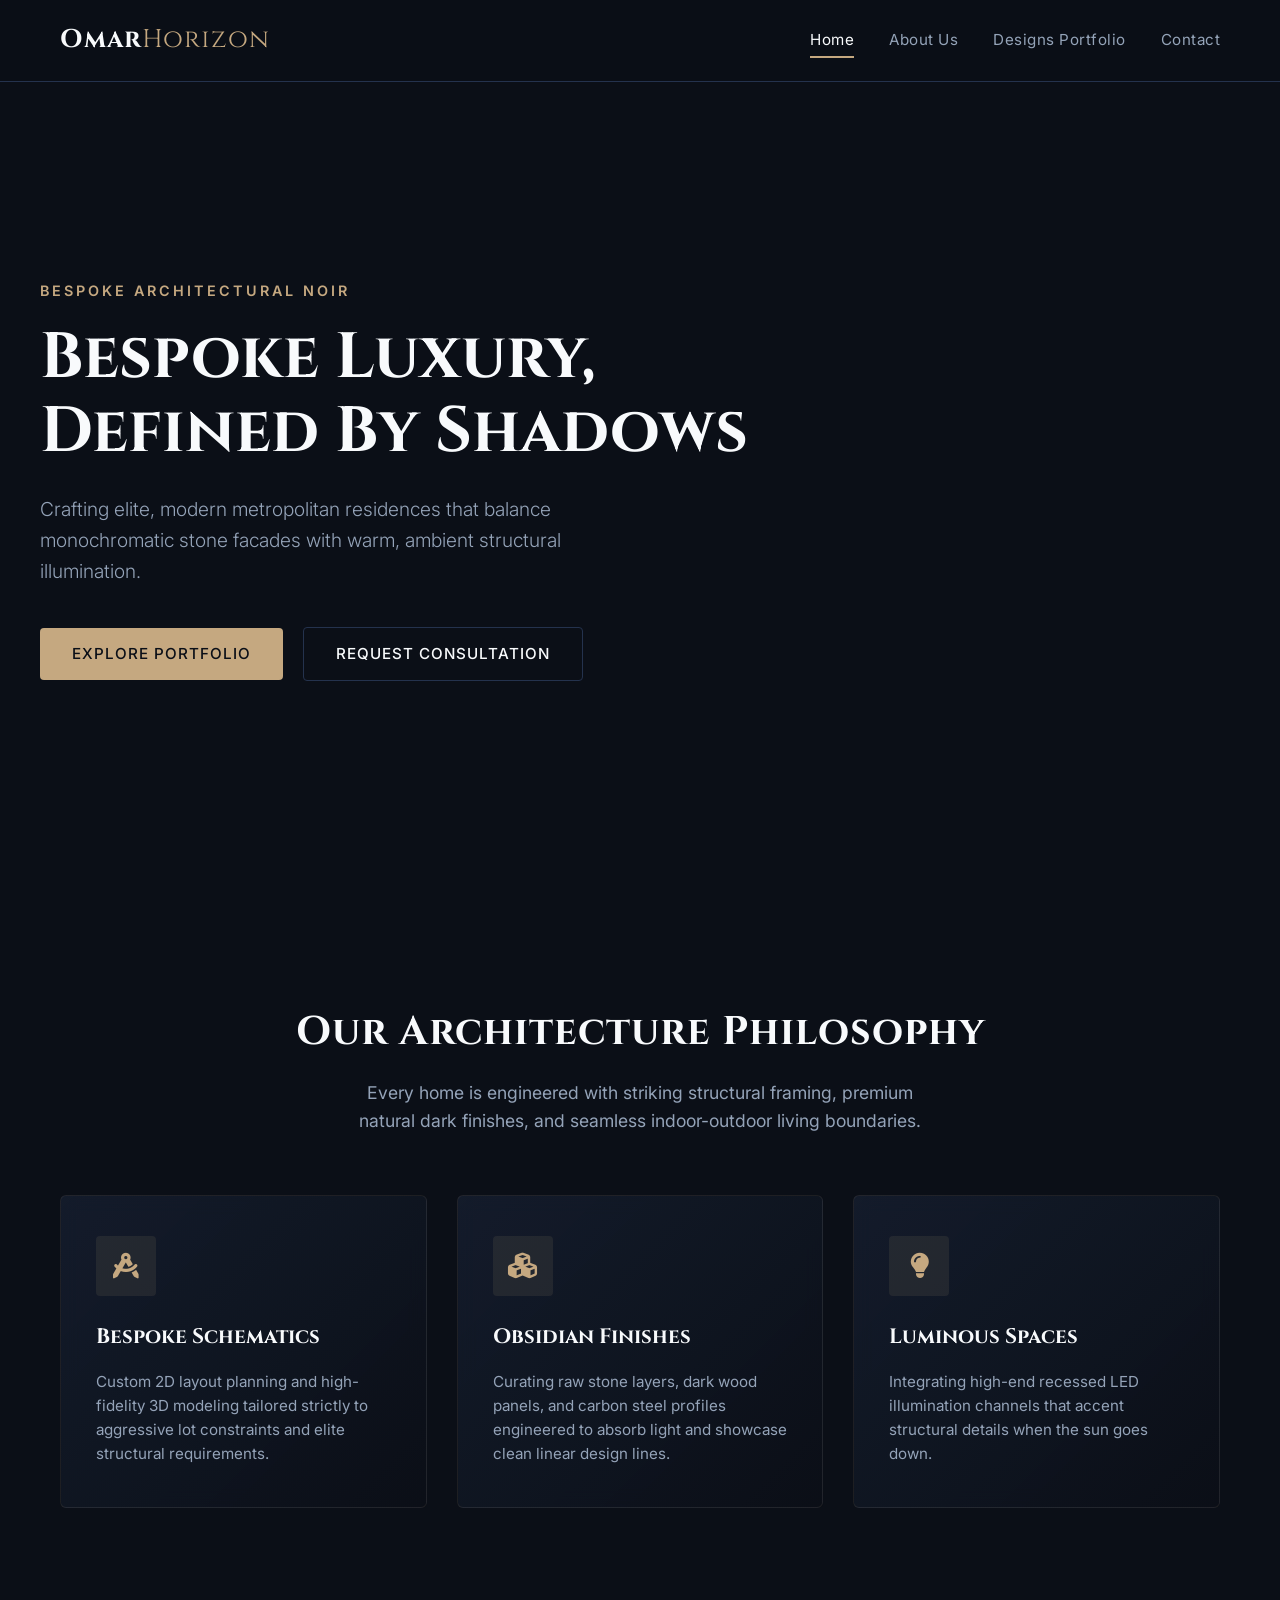
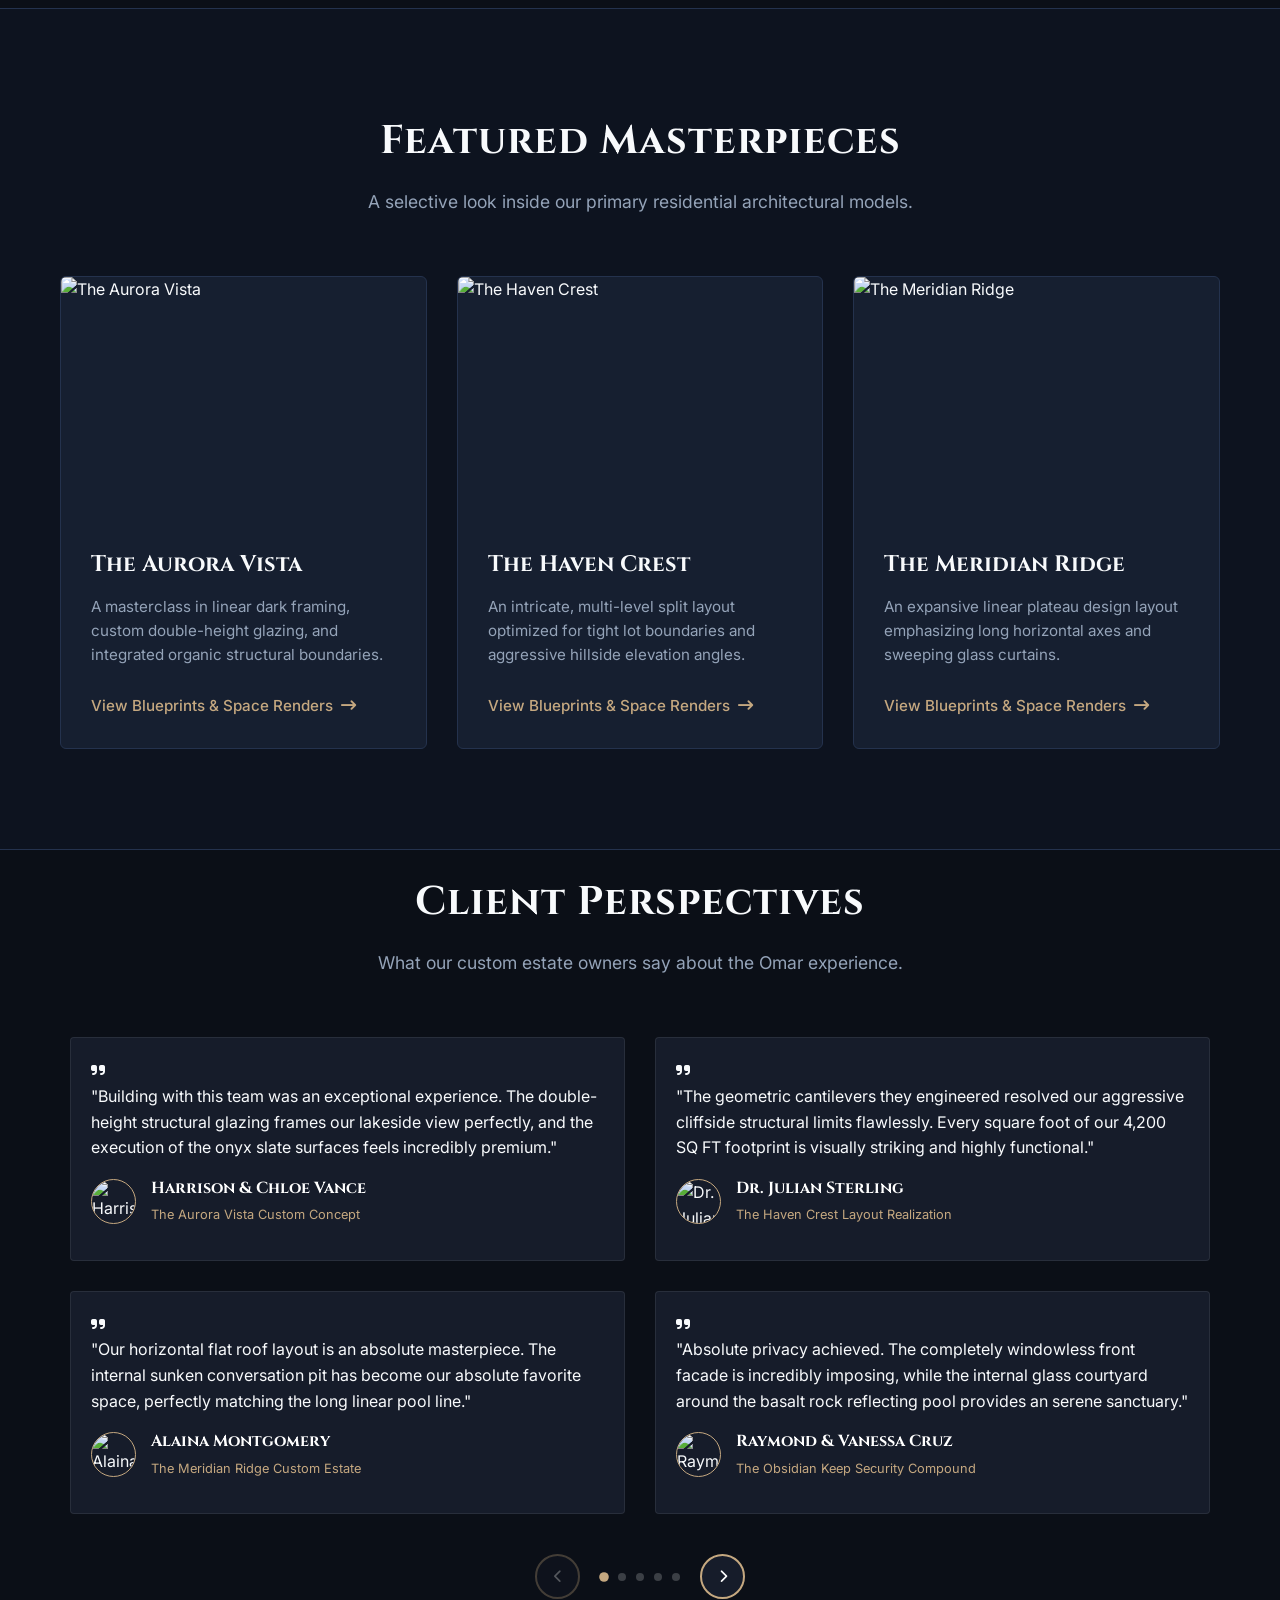
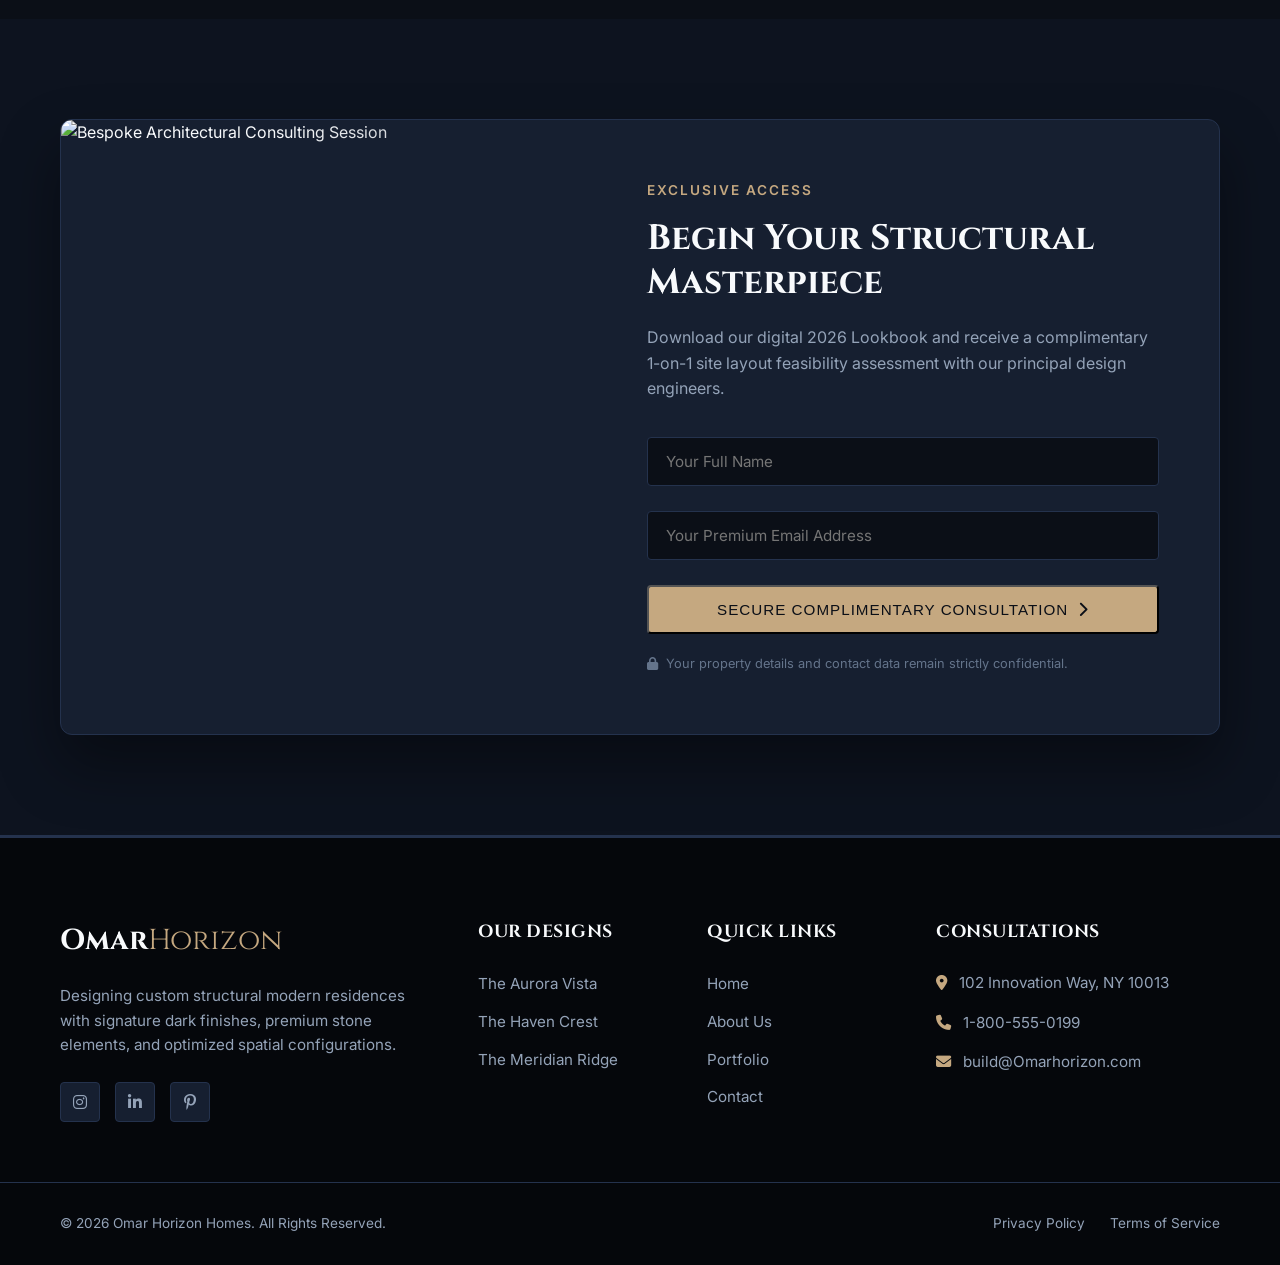
==== commit fc57fe8b: "apex-omar" ====
--- a/index.html
+++ b/index.html
@@ -4,7 +4,7 @@
 <head>
     <meta charset="UTF-8">
     <meta name="viewport" content="width=device-width, initial-scale=1.0">
-    <title>Apex Horizon | Metropolitan Luxury Architecture</title>
+    <title>Omar Horizon | Metropolitan Luxury Architecture</title>
     <link rel="preconnect" href="https://fonts.googleapis.com">
     <link rel="preconnect" href="https://fonts.gstatic.com" crossorigin>
     <link
@@ -18,7 +18,7 @@
 
     <header class="main-header">
         <div class="header-container">
-            <a href="index.html" class="logo">Apex<span>Horizon</span></a>
+            <a href="index.html" class="logo">Omar<span>Horizon</span></a>
             <button class="menu-toggle" aria-label="Toggle Navigation">
                 <i class="fa-solid fa-bars"></i>
             </button>
@@ -90,7 +90,7 @@
         <div class="container">
             <div class="section-header">
                 <h2>Client Perspectives</h2>
-                <p>What our custom estate owners say about the Apex experience.</p>
+                <p>What our custom estate owners say about the Omar experience.</p>
             </div>
 
             <div class="reviews-slider" style="width: 100%; position: relative; overflow: hidden; margin: 0 auto;">
@@ -157,7 +157,7 @@
     <footer class="site-footer">
         <div class="container footer-grid">
             <div class="footer-col brand-col">
-                <h2 class="footer-logo">Apex<span>Horizon</span></h2>
+                <h2 class="footer-logo">Omar<span>Horizon</span></h2>
                 <p class="brand-desc">Designing custom structural modern residences with signature dark finishes,
                     premium stone elements, and optimized spatial configurations.</p>
                 <div class="footer-socials">
@@ -187,13 +187,13 @@
                     <li><i class="fa-solid fa-location-dot"></i> <span>102 Innovation Way, NY 10013</span></li>
                     <li><i class="fa-solid fa-phone"></i> <a href="tel:+18005550199">1-800-555-0199</a></li>
                     <li><i class="fa-solid fa-envelope"></i> <a
-                            href="mailto:build@apexhorizon.com">build@apexhorizon.com</a></li>
+                            href="mailto:build@Omarhorizon.com">build@Omarhorizon.com</a></li>
                 </ul>
             </div>
         </div>
         <div class="footer-bottom">
             <div class="container bottom-flex">
-                <p>&copy; 2026 Apex Horizon Homes. All Rights Reserved.</p>
+                <p>&copy; 2026 Omar Horizon Homes. All Rights Reserved.</p>
                 <div class="legal-links">
                     <a href="#">Privacy Policy</a>
                     <a href="#">Terms of Service</a>
--- a/style.css
+++ b/style.css
@@ -138,6 +138,42 @@
   transition: var(--transition-smooth);
 }
 
+@media (max-width: 768px) {
+  .menu-toggle {
+    display: block !important; /* Forces hamburger menu visibility on mobile */
+    z-index: 1001;
+  }
+
+  /* Converts navigation bar into an absolute mobile full-screen slide down overlay */
+  .nav-menu {
+    display: flex !important;
+    flex-direction: column;
+    position: fixed;
+    top: 0;
+    right: -100%; /* Fully hidden off-screen by default */
+    width: 70%;
+    height: 100vh;
+    background-color: rgba(11, 15, 25, 0.98);
+    border-left: 1px solid rgba(255, 255, 255, 0.05);
+    padding: 100px 40px;
+    gap: 25px;
+    transition: right 0.4s cubic-bezier(0.25, 1, 0.5, 1); /* Sleek slide-in effect */
+    z-index: 1000;
+    box-shadow: -10px 0 30px rgba(0, 0, 0, 0.5);
+  }
+
+  /* The interactive trigger class managed by app.js */
+  .nav-menu.nav-active {
+    right: 0; /* Slides the navigation panel neatly into the view window */
+  }
+
+  .nav-item {
+    font-size: 1.1rem;
+    width: 100%;
+    padding: 10px 0;
+  }
+}
+
 .header-container {
   max-width: var(--max-width);
   margin: 0 auto;
@@ -1107,6 +1143,15 @@
   transition: var(--transition-smooth);
 }
 
+/* Rotational Animation Matrix for Theme Loader Spinners */
+@keyframes architectureSpin {
+  0% {
+    transform: rotate(0deg);
+  }
+  100% {
+    transform: rotate(360deg);
+  }
+}
 /* Individual Portfolio Card Extensions (Unique to Grid view) */
 .archive-grid .portfolio-card {
   display: block;
@@ -1686,3 +1731,41 @@
     background-color: var(--bg-surface); /* Pure solid fallback mode */
   }
 }
+
+.story-metrics {
+  display: grid;
+  grid-template-columns: repeat(
+    3,
+    1fr
+  ); /* Splits seamlessly across three uniform tracks */
+  gap: 30px;
+  margin-top: 40px;
+}
+
+.metric-item {
+  text-align: left;
+}
+
+.metric-item h3 {
+  font-family: var(--display-font, "Cinzel", serif);
+  font-size: 2.5rem;
+  color: var(--accent-color, #d4af37);
+  margin-bottom: 5px;
+  font-weight: 700;
+}
+
+.metric-item span {
+  font-family: var(--main-font, "Inter", sans-serif);
+  color: var(--text-muted, #9ca3af);
+  font-size: 0.9rem;
+  text-transform: uppercase;
+  letter-spacing: 1px;
+}
+
+/* TABLET AND MOBILE RESPONSIVE HOOKS */
+@media (max-width: 768px) {
+  .story-metrics {
+    grid-template-columns: 1fr; /* Safely collapse into a clean, modern vertical column on phones */
+    gap: 25px;
+  }
+}
